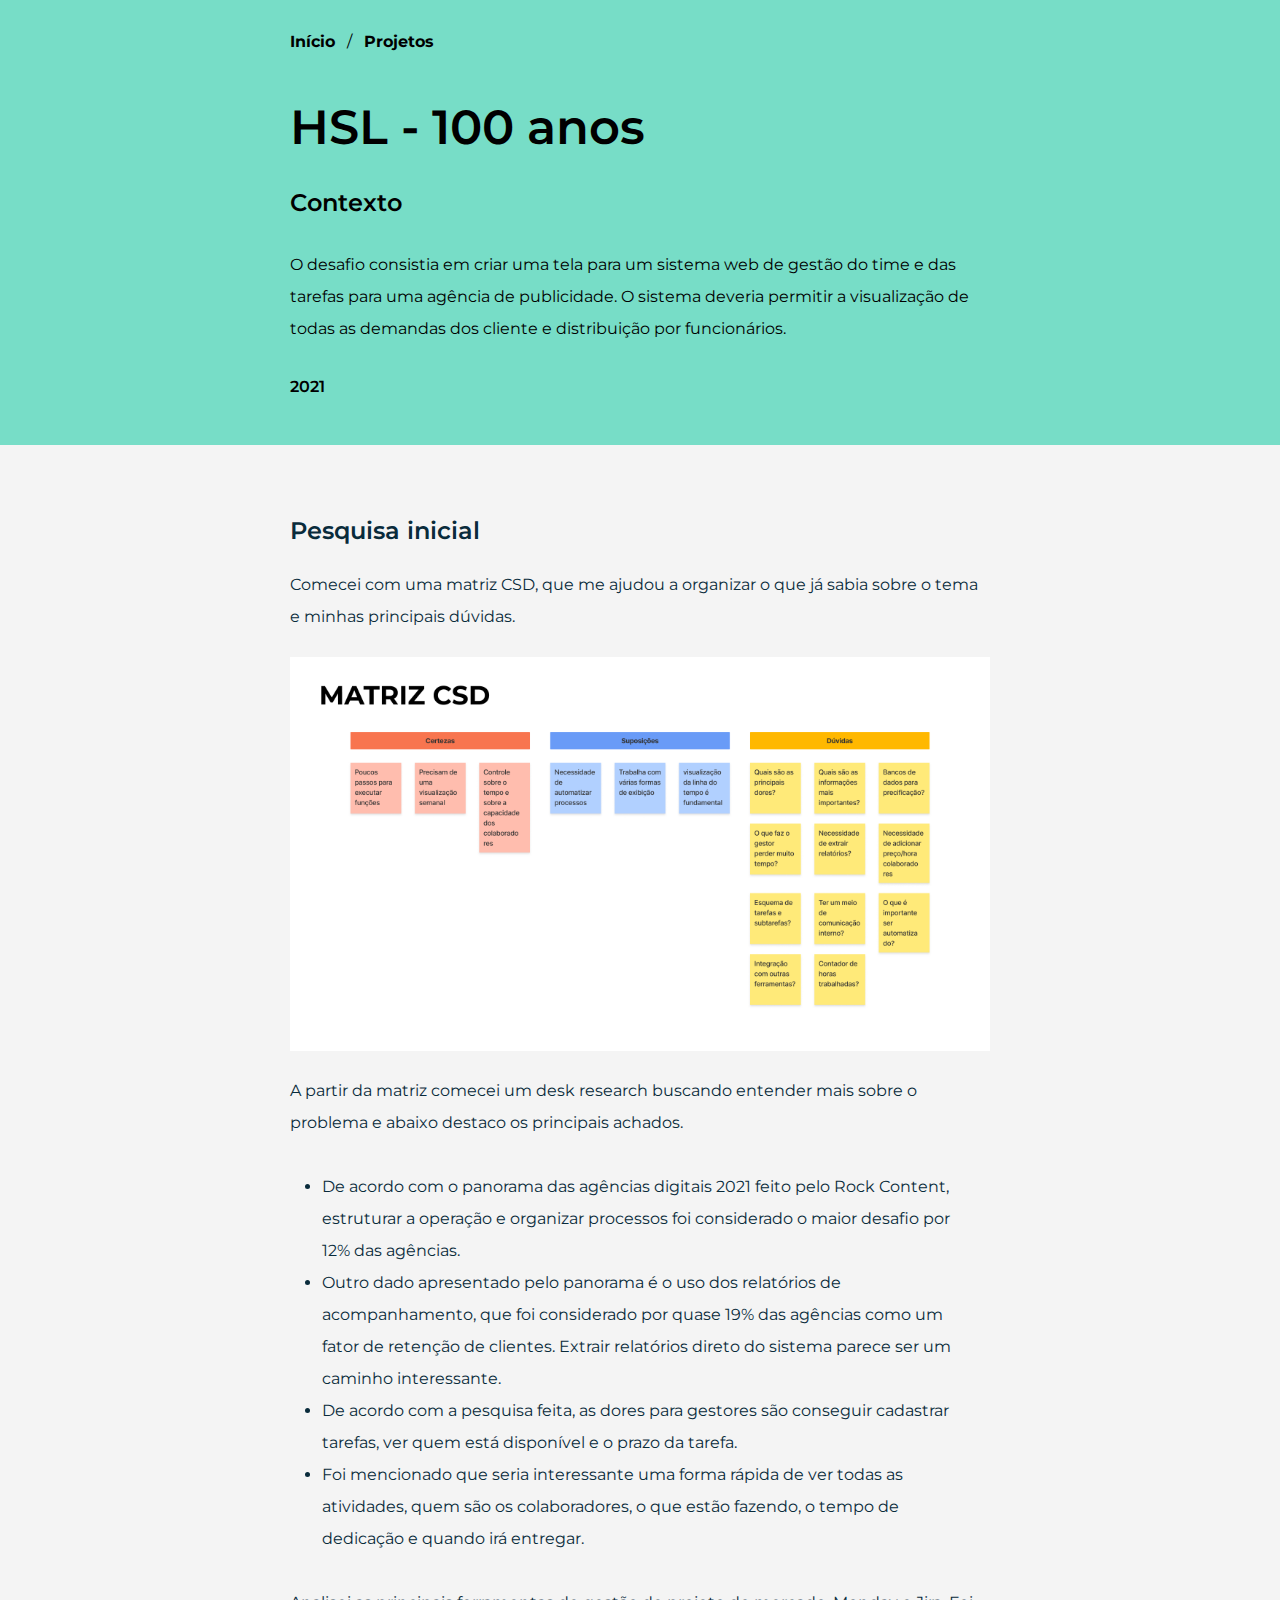
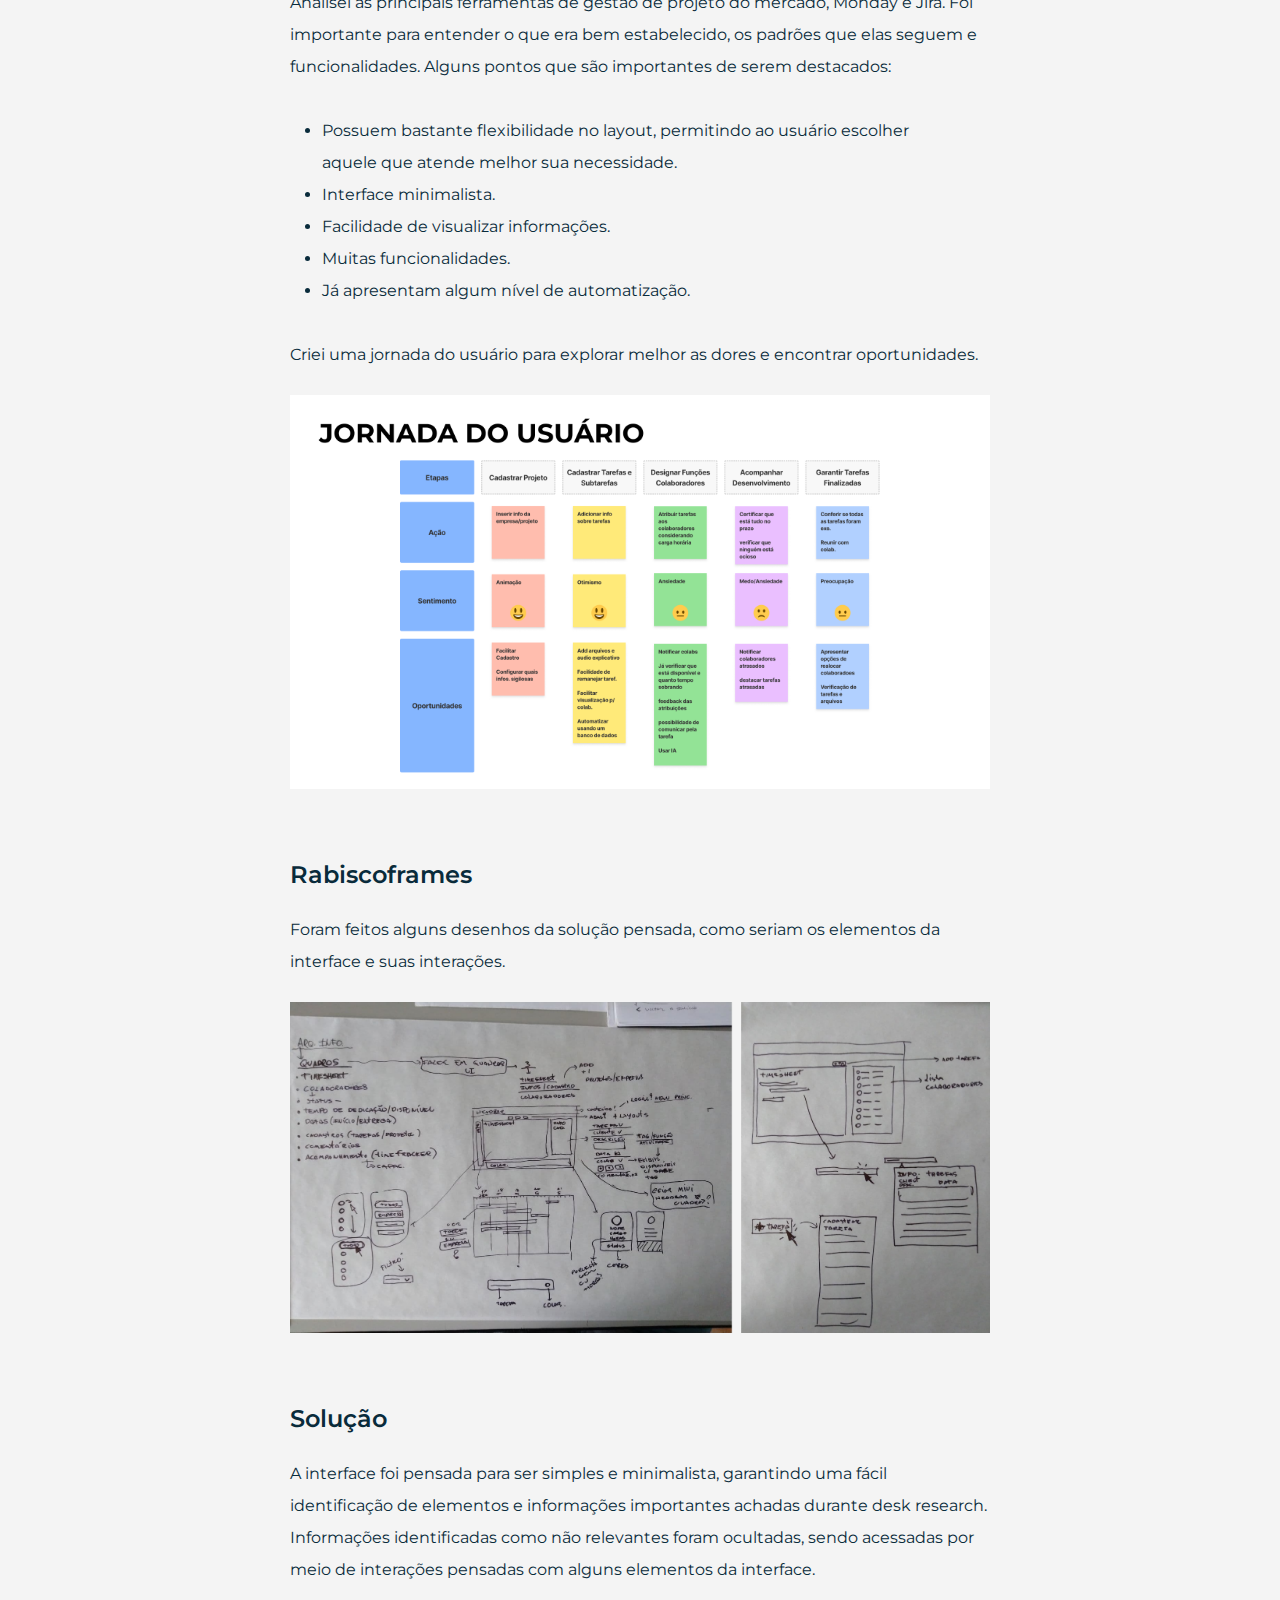
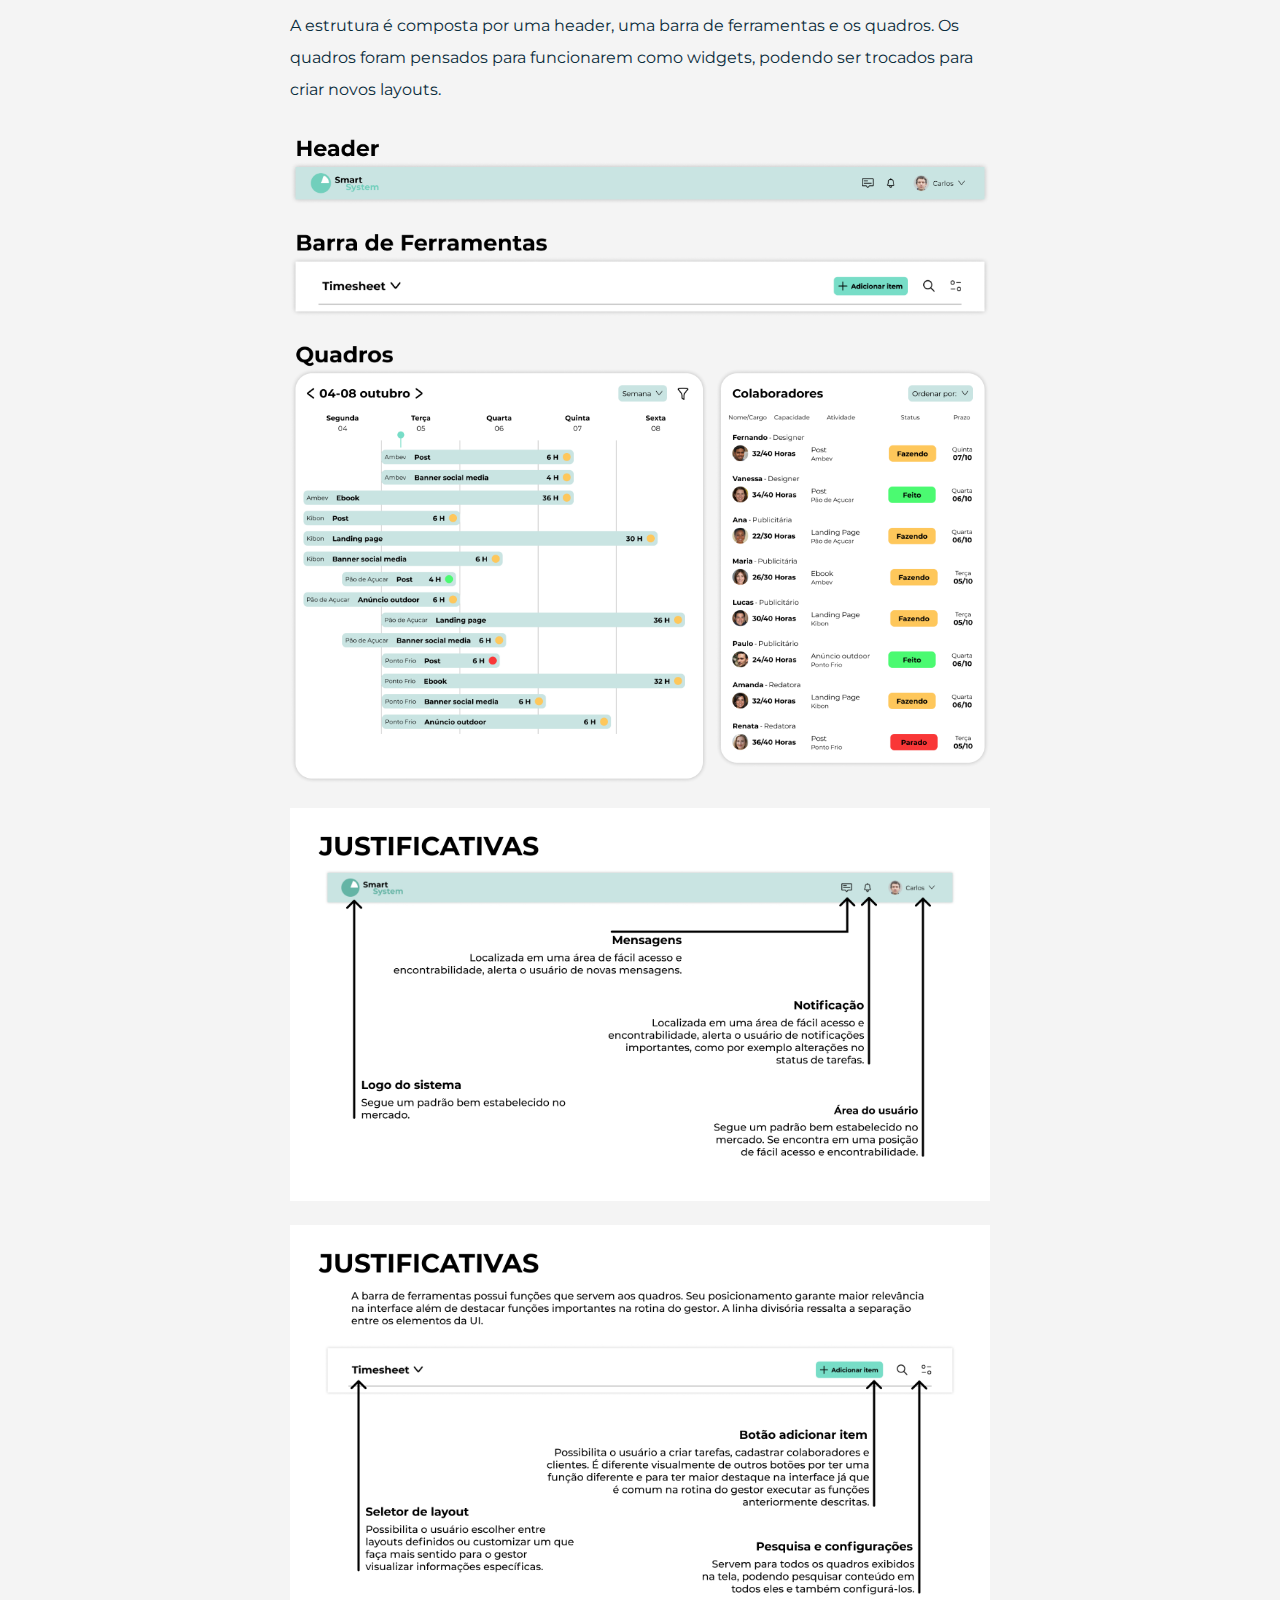
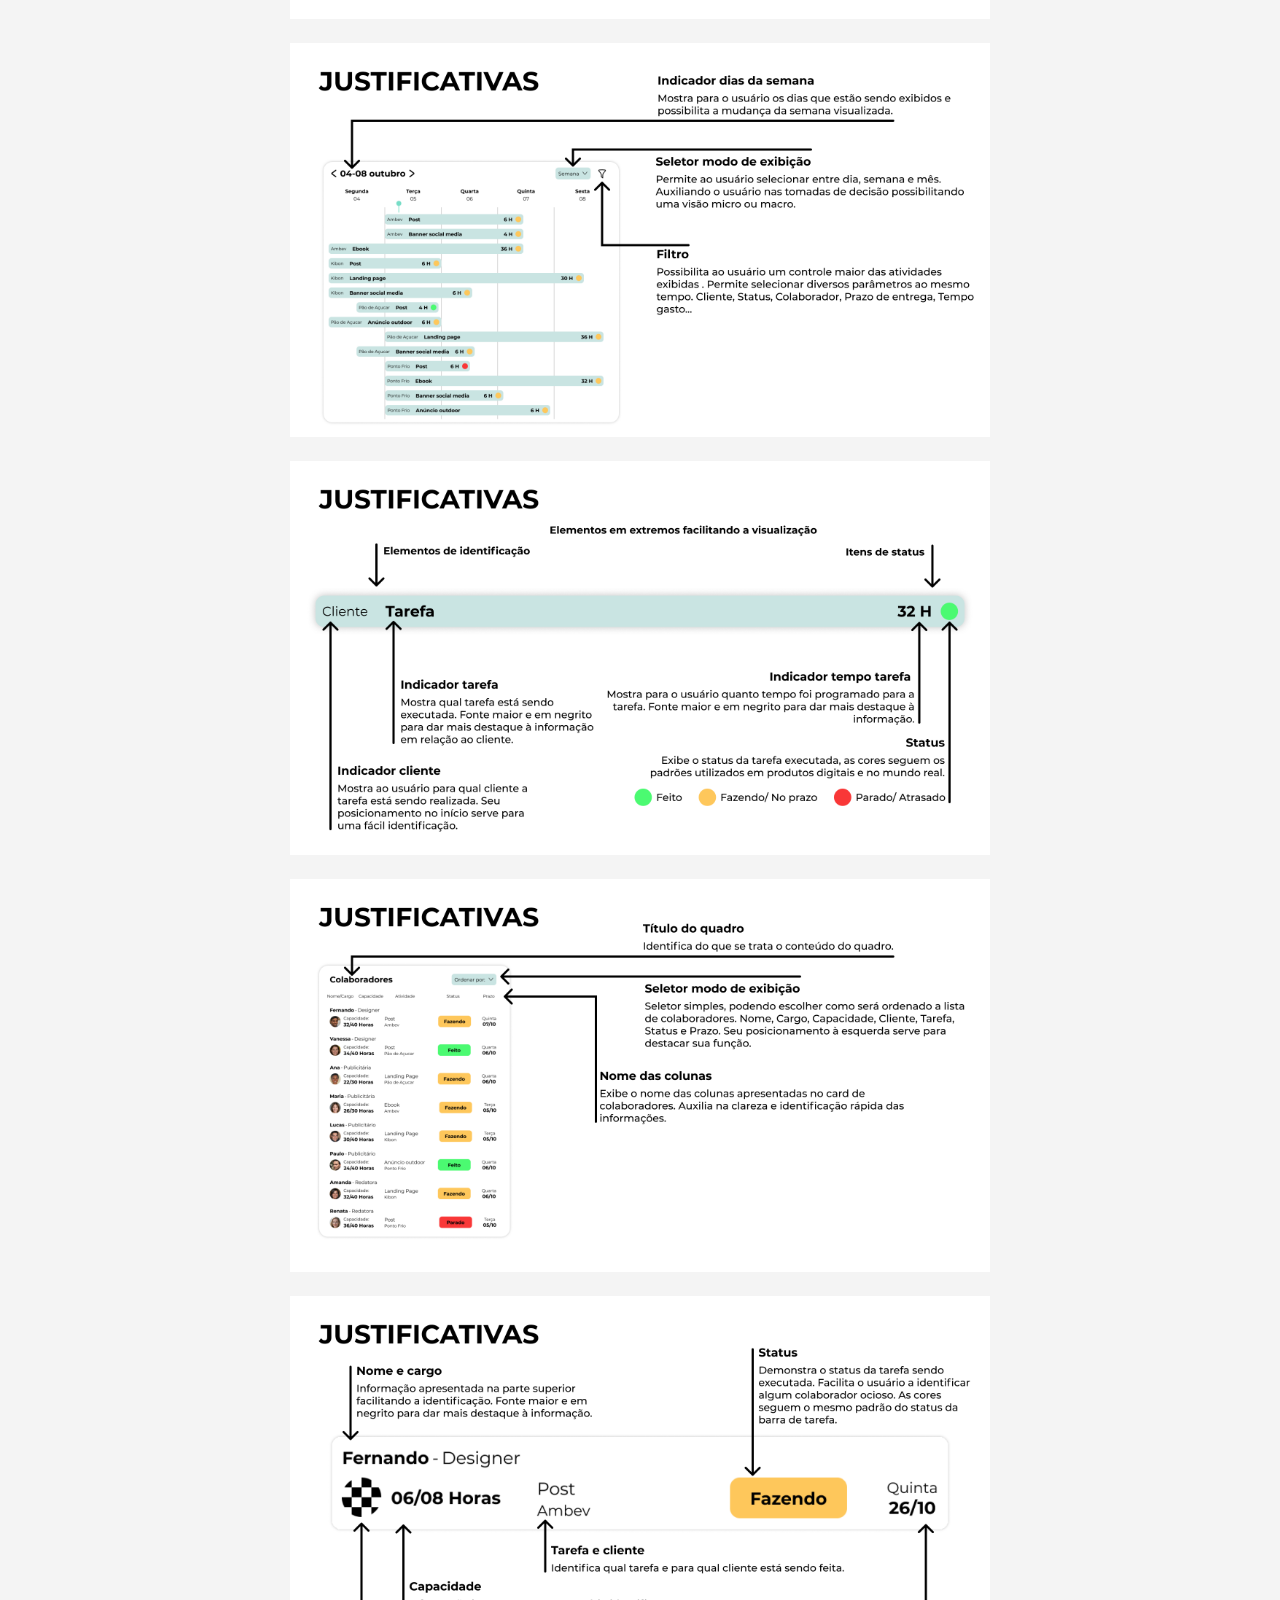
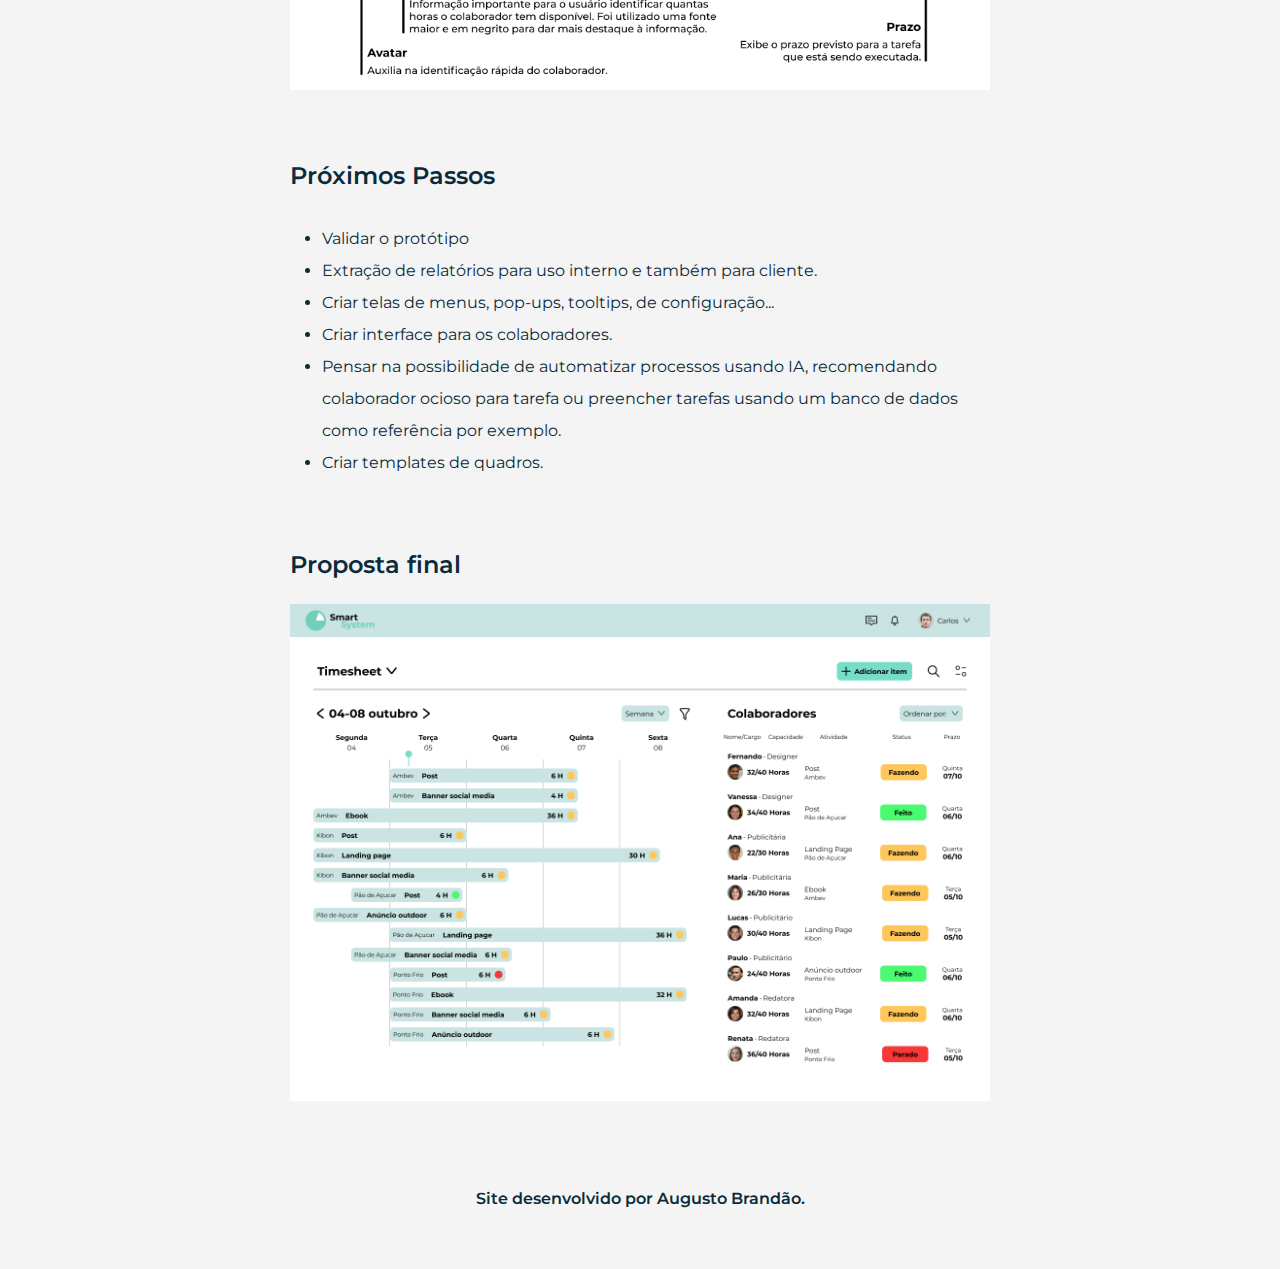
==== conteudo/gestao-projeto.html @ a5b3386a "Add files via upload" ====
<!DOCTYPE html>
<html lang="pt-br">
<head>
    <meta charset="UTF-8">
    <meta name="viewport" content="width=device-width, initial-scale=1.0">
    <title>Sistema de Gestão</title>
    <link rel="stylesheet" href="../estilos/global.css">
    <link rel="stylesheet" href="../estilos/sub-pag-projetos.css">
    <script src="../js/lightbox.js"></script>
    <link rel="shortcut icon" href="../imagens/projetos/gestao-projeto/favicon.png" type="image/x-icon">
    <meta name="description" content="Desafio para desenvolver a tela principal de um sistema de gestão.">
</head>
<body>
    <section class="hero hero-gestao-projeto">
        <div class="hero-conteudo">
            <ul class="breadcrumb">
                <li><a href="../index.html">Início</a></li>
                <li><a href="../index.html#projetos">Projetos</a></li>
            </ul>            
            <div class="hero-textos">
                <h2>HSL - 100 anos</h2>
                <h4>Contexto</h4>
                <p>O desafio consistia em criar uma tela para um sistema web de gestão do time e das tarefas para uma agência de publicidade. O sistema deveria permitir a visualização de todas as demandas dos cliente e distribuição por funcionários.</p>
                <h6>2021</h6>
            </div>
        </div>
    </section>
    <article>
        <div id="lightbox"></div>
        <h4 class="artigo-titulo">Pesquisa inicial</h4>
        <p>Comecei com uma matriz CSD, que me ajudou a organizar o que já sabia sobre o tema e minhas principais dúvidas.</p>
        <img class="img zoomD" src="../imagens/projetos/gestao-projeto/matrizcsd.png" alt="Matriz CSD">
        <p>A partir da matriz comecei um desk research buscando entender mais sobre o problema e abaixo destaco os principais achados.</p>
        <ul class="lista-disc">
            <li>De acordo com o panorama das agências digitais 2021 feito pelo Rock Content, estruturar a operação e organizar processos foi considerado o maior desafio por 12% das agências.</li>
            <li>Outro dado apresentado pelo panorama é o uso dos relatórios de acompanhamento, que foi considerado por quase 19% das agências como um fator de retenção de clientes. Extrair relatórios direto do sistema parece ser um caminho interessante.</li>
            <li>De acordo com a pesquisa feita, as dores para gestores são conseguir cadastrar tarefas, ver quem está disponível e o prazo da tarefa.</li>
            <li>Foi mencionado que seria interessante uma forma rápida de ver todas as atividades, quem são os colaboradores, o que estão fazendo, o tempo de dedicação e quando irá entregar.</li>
        </ul>
        <p>Analisei as principais ferramentas de gestão de projeto do mercado, Monday e Jira. Foi importante para entender o que era bem estabelecido, os padrões que elas seguem e funcionalidades. Alguns pontos que são importantes de serem destacados:</p>
        <ul class="lista-disc">
            <li>Possuem bastante flexibilidade no layout, permitindo ao usuário escolher aquele que atende melhor sua necessidade.</li>
            <li>Interface minimalista.</li>
            <li>Facilidade de visualizar informações.</li>
            <li>Muitas funcionalidades.</li>
            <li>Já apresentam algum nível de automatização.</li>
        </ul>
        <p>Criei uma jornada do usuário para explorar melhor as dores e encontrar oportunidades.</p>
        <img class="img zoomD" src="../imagens/projetos/gestao-projeto/jornada.png" alt="Jornada do Usuário">
        <h4 class="artigo-titulo">Rabiscoframes</h4>
        <p>Foram feitos alguns desenhos da solução pensada, como seriam os elementos da interface e suas interações.</p>
        <img class="img zoomD" src="../imagens/projetos/gestao-projeto/rabiscoframe.png" alt="Rabiscoframe">
        <h4 class="artigo-titulo">Solução</h4>
        <p>A interface foi pensada para ser simples e minimalista, garantindo uma fácil identificação de elementos e informações importantes achadas durante desk research. Informações identificadas como não relevantes foram ocultadas, sendo acessadas por meio de interações pensadas com alguns elementos da interface.</p>
        <p>A estrutura é composta por uma header, uma barra de ferramentas e os quadros. Os quadros foram pensados para funcionarem como widgets, podendo ser trocados para criar novos layouts.</p>        
        <img class="img zoomD" src="../imagens/projetos/gestao-projeto/comp-header.png" alt="Header">
        <img class="img zoomD" src="../imagens/projetos/gestao-projeto/comp-bar.png" alt="Barra de Ferramentas">
        <img class="img zoomD" src="../imagens/projetos/gestao-projeto/comp-quadros.png" alt="Quadros">
        <img class="img zoomD" src="../imagens/projetos/gestao-projeto/jus1.png" alt="Justificativa">
        <img class="img zoomD" src="../imagens/projetos/gestao-projeto/jus2.png" alt="Justificativa">
        <img class="img zoomD" src="../imagens/projetos/gestao-projeto/jus3.png" alt="Justificativa">
        <img class="img zoomD" src="../imagens/projetos/gestao-projeto/jus4.png" alt="Justificativa">
        <img class="img zoomD" src="../imagens/projetos/gestao-projeto/jus5.png" alt="Justificativa">
        <img class="img zoomD" src="../imagens/projetos/gestao-projeto/jus6.png" alt="Justificativa">
        <h4 class="artigo-titulo">Próximos Passos</h4>
        <ul class="lista-disc">
            <li>Validar o protótipo</li>
            <li>Extração de relatórios para uso interno e também para cliente.</li>
            <li>Criar telas de menus, pop-ups, tooltips, de configuração... </li>
            <li>Criar interface para os colaboradores.</li>
            <li>Pensar na possibilidade de automatizar processos usando IA, recomendando colaborador ocioso para tarefa ou preencher tarefas usando um banco de dados como referência por exemplo.</li>
            <li>Criar templates de quadros.</li>            
        </ul>
        <h4 class="artigo-titulo">Proposta final</h4>
        <img class="img-proposta zoomD" src="../imagens/projetos/gestao-projeto/proposta-final.png" alt="Proposta final">
    </article>  
    <footer>
        <h6>Site desenvolvido por Augusto Brandão.</h6>
    </footer>
</body>
</html>
---- estilos/global.css ----
@charset "UTF-8";

@import url('https://fonts.googleapis.com/css2?family=Montserrat:ital,wght@0,100;0,200;0,300;0,400;0,500;0,600;0,700;0,800;0,900;1,100;1,200;1,300;1,400;1,500;1,600;1,700;1,800;1,900&display=swap');

:root {
    --fonte-tipo: 'Montserrat', sans-serif;
    --fonte-h1: 600 4rem /1.2 var(--fonte-tipo);
    --fonte-h2: 600 3rem /1.2 var(--fonte-tipo);
    --fonte-h3: 600 2rem /1.2 var(--fonte-tipo);
    --fonte-h4: 600 1.5rem /1.2 var(--fonte-tipo);
    --fonte-h5: 600 1.125rem /1.2 var(--fonte-tipo);
    --fonte-h6: 600 1rem /1.2 var(--fonte-tipo);
    --fonte-p: 400 1rem /2 var(--fonte-tipo);
    --fonte-legenda: 400 0.875rem /1.2 var(--fonte-tipo);

    --cor-1: #092B3B;
    --cor-2: #b1dcf2;
    --cor-hover: #ccedfd;
    --cor-fundo: #f4f4f4;
    --cor-branco: white;
    --cor-preto: black;
    --cor-borda: #e8e8e8;

    --bordas16: 16px;
    --bordas24: 24px;

    --sombra-hover-1: 0 20px 25px -5px rgba(0, 0, 0, 0.1), 0 10px 10px -5px rgba(0, 0, 0, 0.04);
}

* {
    margin: 0;
    padding: 0;
    text-decoration: none;
    list-style: none;
    box-sizing: border-box;
    font-family: 'Montserrat', sans-serif;
}

h1 {
    font: var(--fonte-h1);
}

h2 {
    font: var(--fonte-h2);
}

h3 {
    font: var(--fonte-h3);
}

h4 {
    font: var(--fonte-h4);
}

h5 {
    font: var(--fonte-h5);
}

h6 {
    font: var(--fonte-h6);
}

p {
    font: var(--fonte-p);
}

figcaption, .legendas {
    font: var(--fonte-legenda);
}

a.links-externos {
    font: var(--fonte-h6);
    color: var(--cor-1);
    text-decoration: underline;
}

a.links-externos:hover {
    background-color: var(--cor-2);
    text-decoration: underline;
}

body, html {
    background-color: var(--cor-fundo);
}

footer h6 {
    color: var(--cor-1);
    margin: auto;
    text-align: center;
    padding: 60px 0;
}

.button-1 {
    display: block;
    width: fit-content;
    font: var(--fonte-h5);
    background-color: var(--cor-2);
    color: var(--cor-1);
    border-radius: var(--bordas16);
    padding: 16px 48px;
    margin: 48px auto;
}

.button-1:hover {
    box-shadow: var(--sombra-hover-1);
    transform: translateY(-4px);
}
---- estilos/sub-pag-projetos.css ----
@charset "UTF-8";

:root {
    --hero-mega: #53354A;
    --hero-shopee: #ed4d2d;
    --hero-hsl-rm: #362598;
    --hero-hsl-100: #EBE1C6;
    --hero-hsl-iep: #BFE8F1;
    --hero-googlemi: #FBBC05;
    --hero-gestao-projeto: #77DDC7;

    --largura-sub-pag: 732px;

    --margem-listas: 2rem;
    --margem-titulos: 3em;
    --margem-textos: 1.5em;
}

article {
    color: var(--cor-1);
    max-width: var(--largura-sub-pag);
    padding: 0 16px;
    margin: auto;
}

.artigo-titulo {
    margin-top: var(--margem-titulos);
}

article > p {
    margin-top: var(--margem-textos);
}

/* Configuração Geral Hero */

.hero {
    width: 100%;
}

.hero-conteudo {
    max-width: var(--largura-sub-pag);
    padding: 16px;
    margin: 0 auto;
}

.breadcrumb {
    padding: 16px 0;
    margin-bottom: 32px;
}

.breadcrumb li {
    display: inline;
}  

.breadcrumb li+li:before {
    padding: 8px;
    content: "/\00a0";
}  

.breadcrumb li a {
    font-weight: 700;
    text-decoration: none;
}  

.breadcrumb li a:hover {
    text-decoration: underline;
}

.hero-textos * {
    margin-bottom: 32px;
}

/* Configuração de Cada Hero */

.hero-mega, .nav-mega {
    background-color: var(--hero-mega);
    color: var(--cor-branco);
}

.hero-mega li > *, .nav-mega > * {
    color: var(--cor-branco);
}

.hero-shopee, .nav-shopee {
    background-color: var(--hero-shopee);
    color: var(--cor-branco);
}

.hero-shopee li > *, .nav-shopee > * {
    color: var(--cor-branco);
}

.hero-hsl-100, .nav-hsl-100 {
    background-color: var(--hero-hsl-100);
    color: var(--cor-preto);
}

.hero-hsl-100 li > *, .nav-hsl-100 > * {
    color: var(--cor-preto);
}

.hero-hsl-rm, .nav-hsl-rm {
    background-color: var(--hero-hsl-rm);
    color: var(--cor-branco);
}

.hero-hsl-rm li > *, .nav-hsl-rm > *{
    color: var(--cor-branco);
}

.hero-hsl-iep, .nav-hsl-iep {
    background-color: var(--hero-hsl-iep);
    color: var(--cor-preto);
}

.hero-hsl-iep li > *, .nav-hsl-iep > * {
    color: var(--cor-preto);
}

.hero-googlemi, .nav-googlemi {
    background-color: var(--hero-googlemi);
    color: var(--cor-preto);
}

.hero-googlemi li > *, .navgooglemi > * {
    color: var(--cor-preto);
}

.hero-gestao-projeto, .nav-gestao-projeto {
    background-color: var(--hero-gestao-projeto);
    color: var(--cor-preto);
}

.hero-gestao-projeto li > *, .nav-gestao-projeto > * {
    color: var(--cor-preto);
}

/* Configuração dos Elementos de Texto */

.destaque-projetos {
    background-color: var(--cor-2);
    margin: var(--margem-listas);
    padding: 48px;
    text-align: center;
    border-radius: var(--bordas16);
}

/* Configuração das Listas */

.lista-disc {
    margin: var(--margem-listas);
}

.lista-disc li {
    list-style: disc;
    line-height: 2rem;
}

.lista-num {
    margin: var(--margem-listas);
}

.lista-num li {
    list-style: decimal;
    line-height: 2rem;
}

dl {
    margin: var(--margem-listas);
}

dt {
    list-style: decimal;
    font-weight: 600;
}

dd {
    margin-left: 16px;
    margin-bottom: 1rem;
}

.integrantes {
    display: flex;
    flex-direction: column;
    gap: 16px;
    margin: var(--margem-textos);
}

/* Configuração dos Cards */

.card-principal {
    max-width: 100%;
    background-color: var(--cor-branco);
    padding: 32px;
    margin: 32px 0;
    border-radius: var(--bordas16);
}

.card-principal h5:not(:first-of-type) {
    margin-top: 1em;
}

/* Configuração das Imagens */

.img {
    display: block;
    max-width: 100%;
    max-height: 600px;
    margin: 24px auto;
}

.zoomD:hover:hover {
    cursor: zoom-in;
}

.img-proposta {
    max-width: 100%;
    margin: 24px auto;
}

iframe {
    border-radius: var(--bordas16);
}

#lightbox {
    position: fixed;
    display: flex;
    align-items: center;
    z-index: 999;
    top: 0; 
    left: 0;
    width: 100vw;
    height: 100vh;
    background: rgba(0, 0, 0, 0.5);    
    visibility: hidden;
    opacity: 0;
    transition: opacity ease 0.4s;
}

#lightbox.show {
    visibility: visible;
    opacity: 1;

}

#lightbox img {
    display: block;
    max-width: 1200px;
    max-height: 98vh;
    margin: 0 auto;
}

#lightbox .img-proposta {
    display: block;
    max-width: 1200px;
    margin: 0 auto;
}

#lightbox img:hover {
    cursor: zoom-out;      
}

.img-overflow-container {
    overflow: auto;
    max-width: 100%;
    margin: 24px auto;
}

.img-overflow {
    max-height: 400px;
}

/* Configuração arquivo Figma */

#figma {
    display: flex;
    justify-content: center;
    align-items: center;
}

/* Configuração Nav-inferior */

#nav-inferior {
    max-width: var(--largura-sub-pag);
    padding: 0 16px;
    margin: 32px auto;
}

.nav-inferior {
    display: flex;
    width: 100%;
    flex-direction: column;
    justify-content: space-between;
    gap: 16px;
    border-radius: var(--bordas16);
    overflow: hidden;
    padding: 48px;
}

.nav-inferior:hover {
    text-decoration: underline;
    box-shadow: var(--sombra-hover-1);
    transform: translateY(-4px);
}
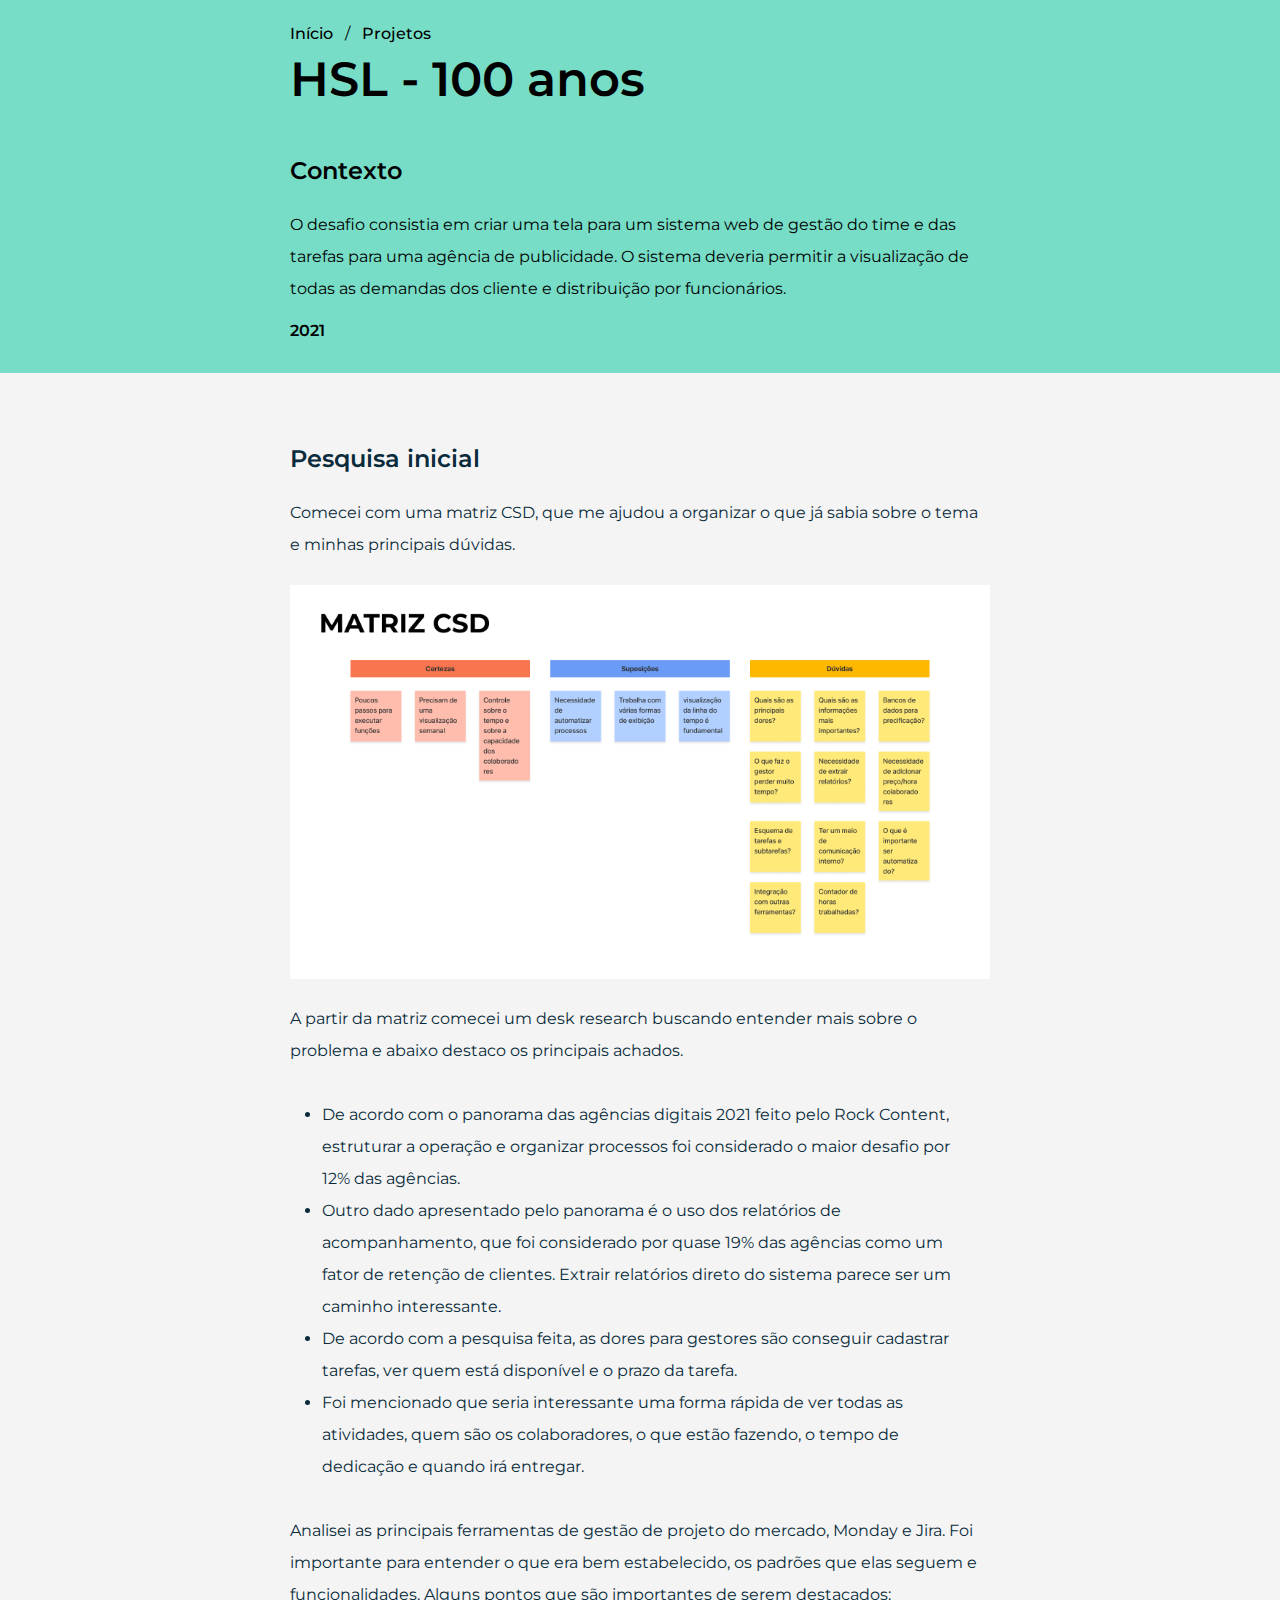
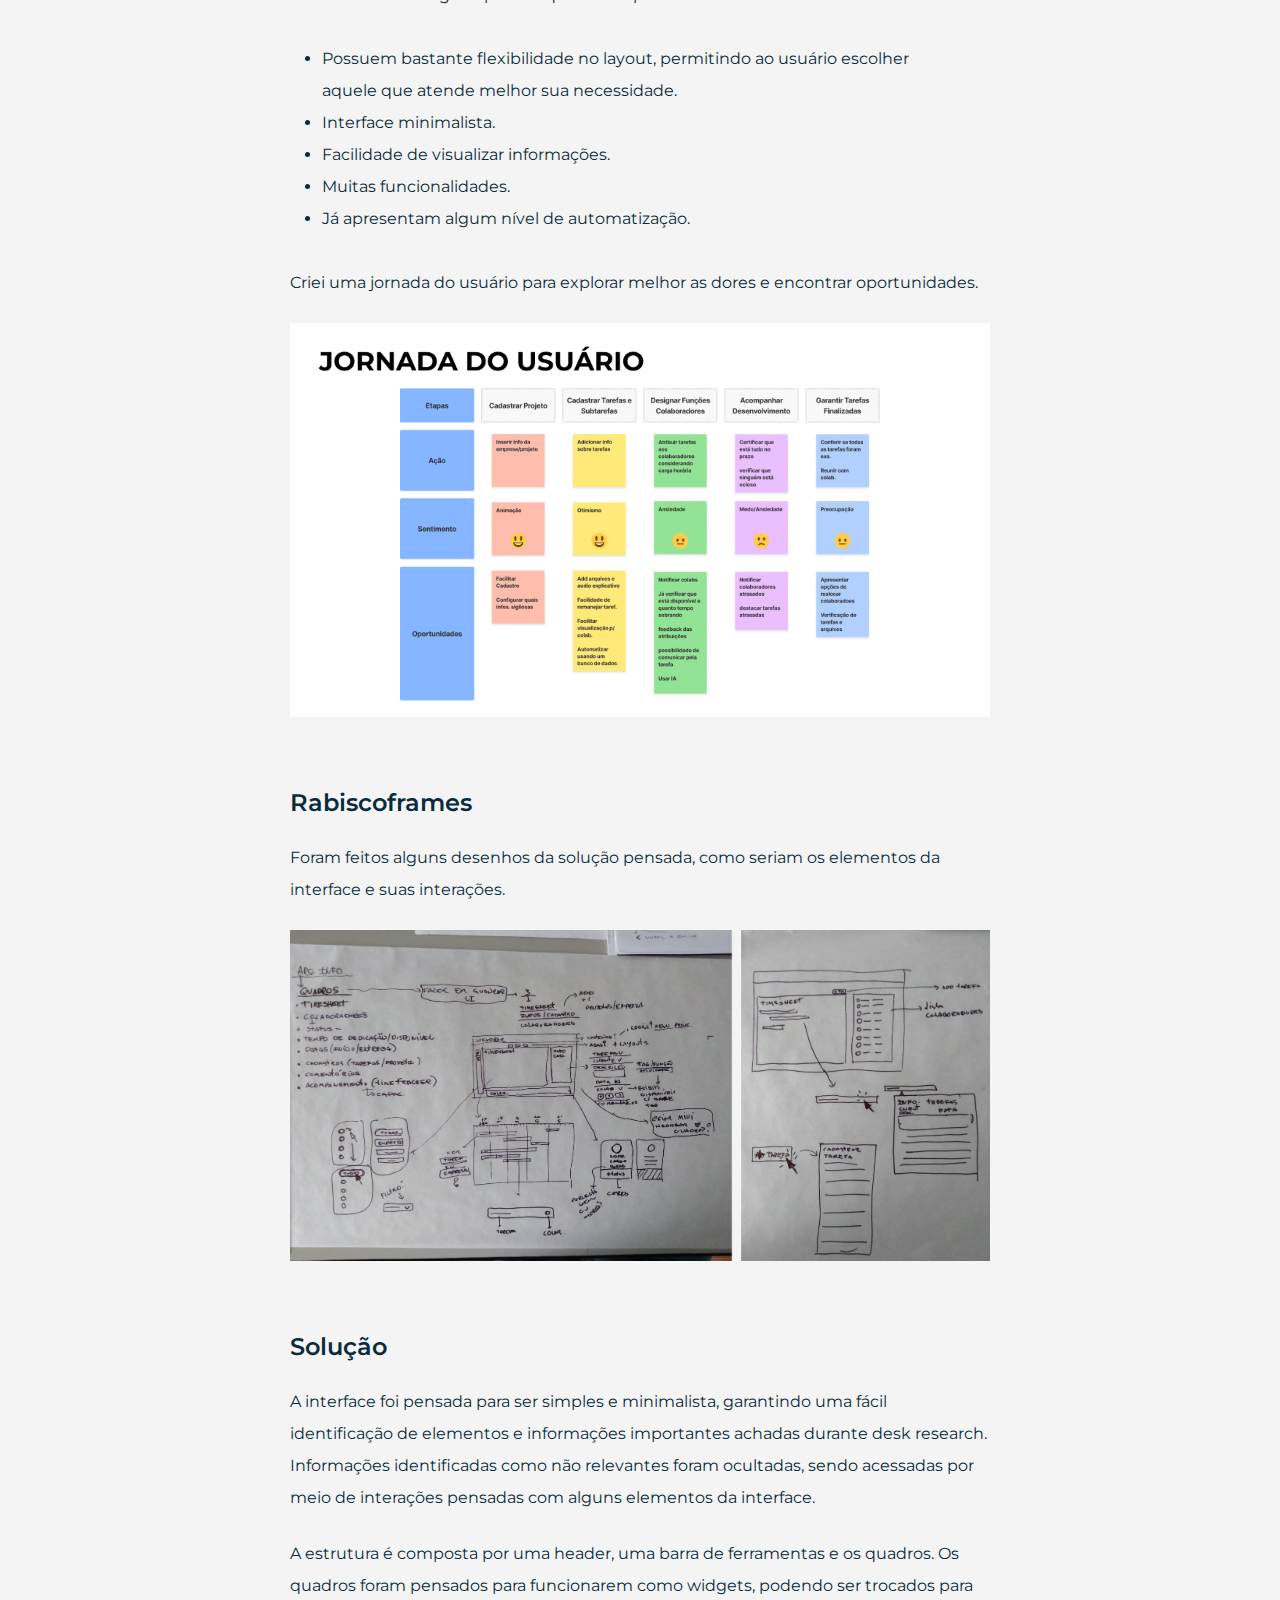
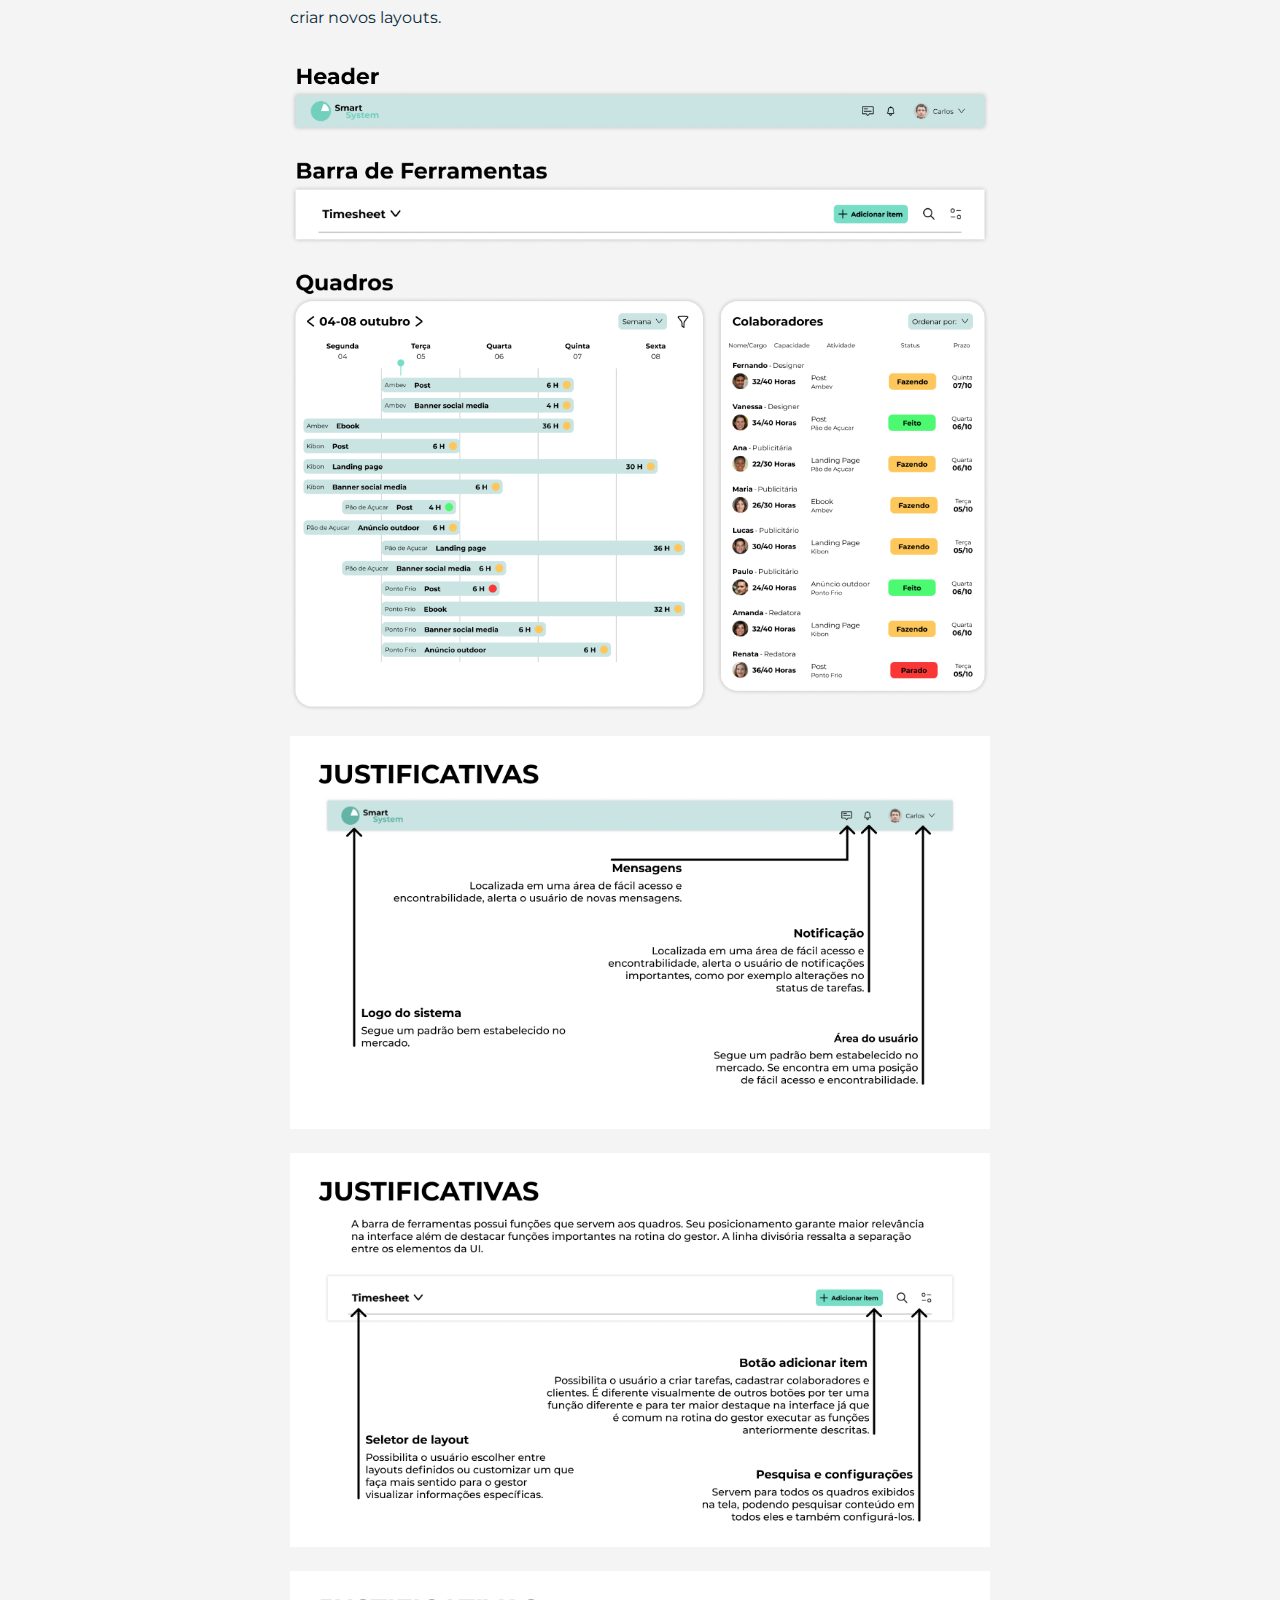
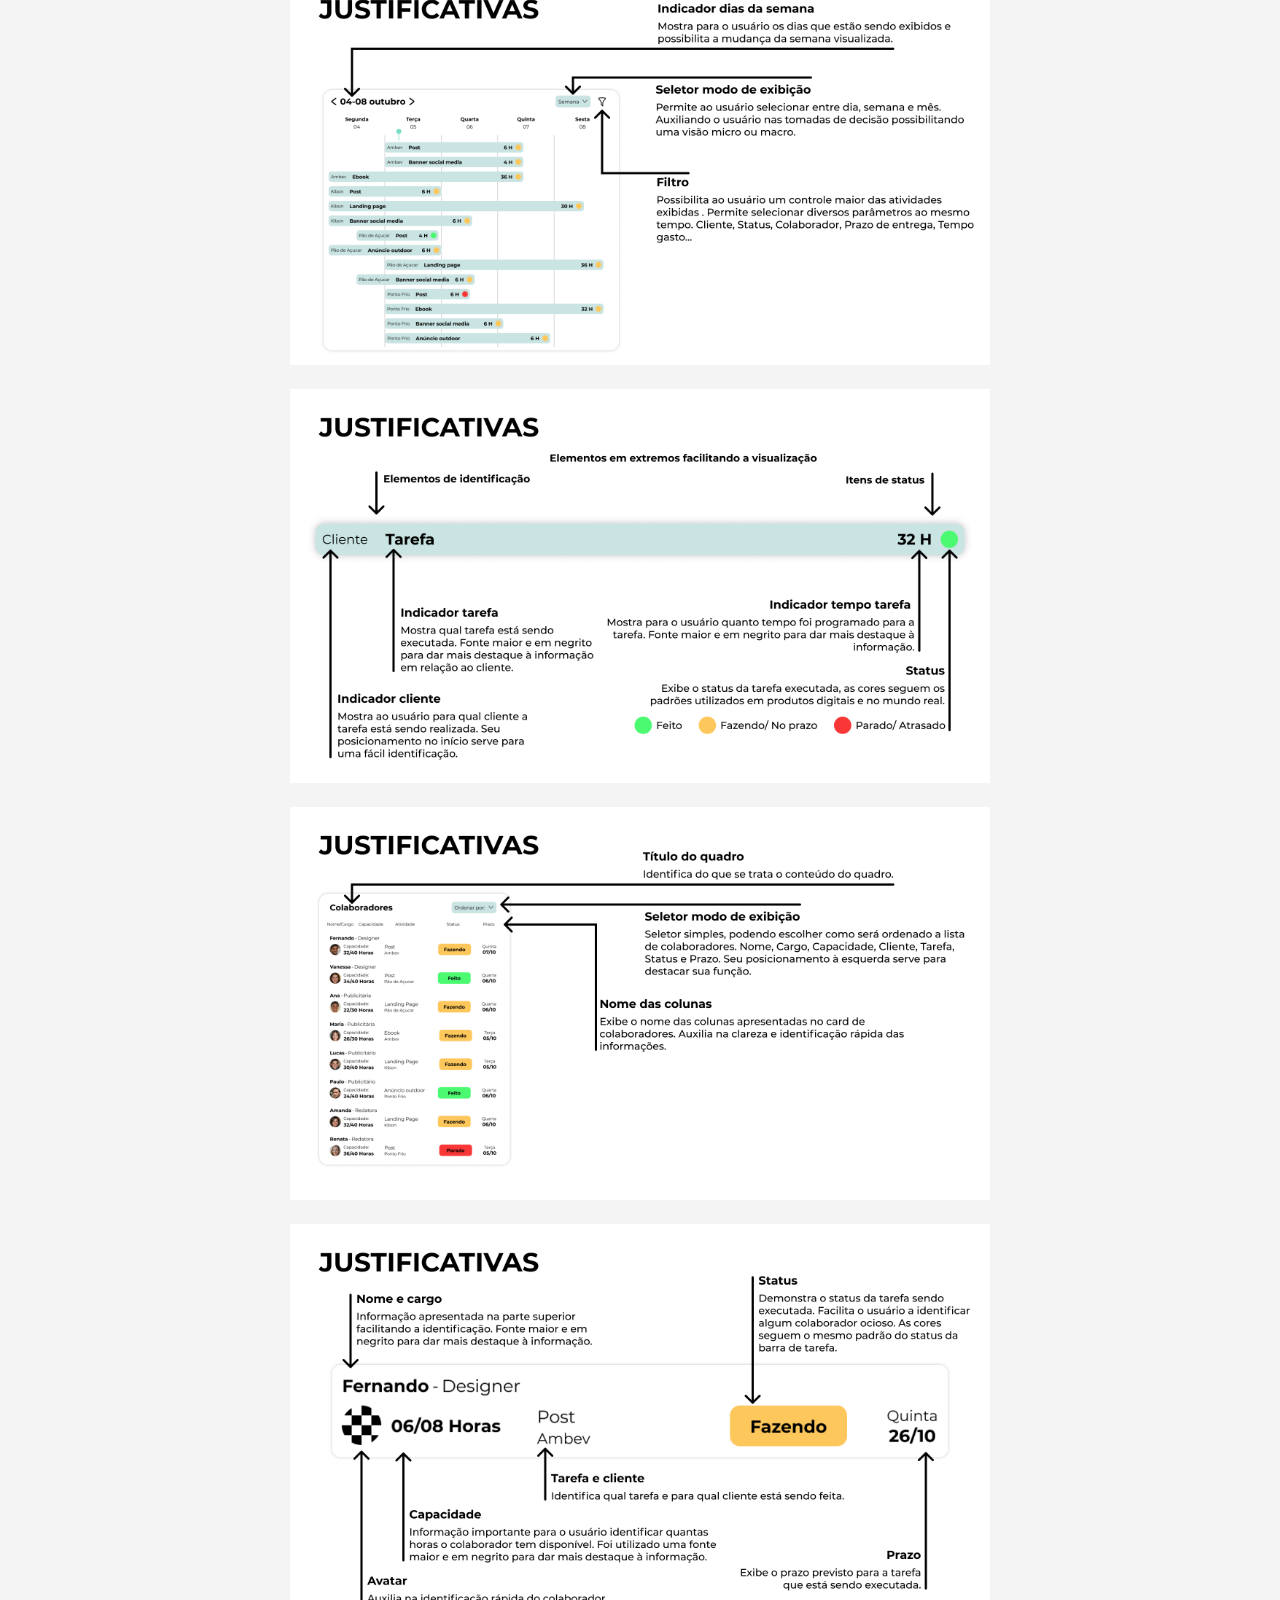
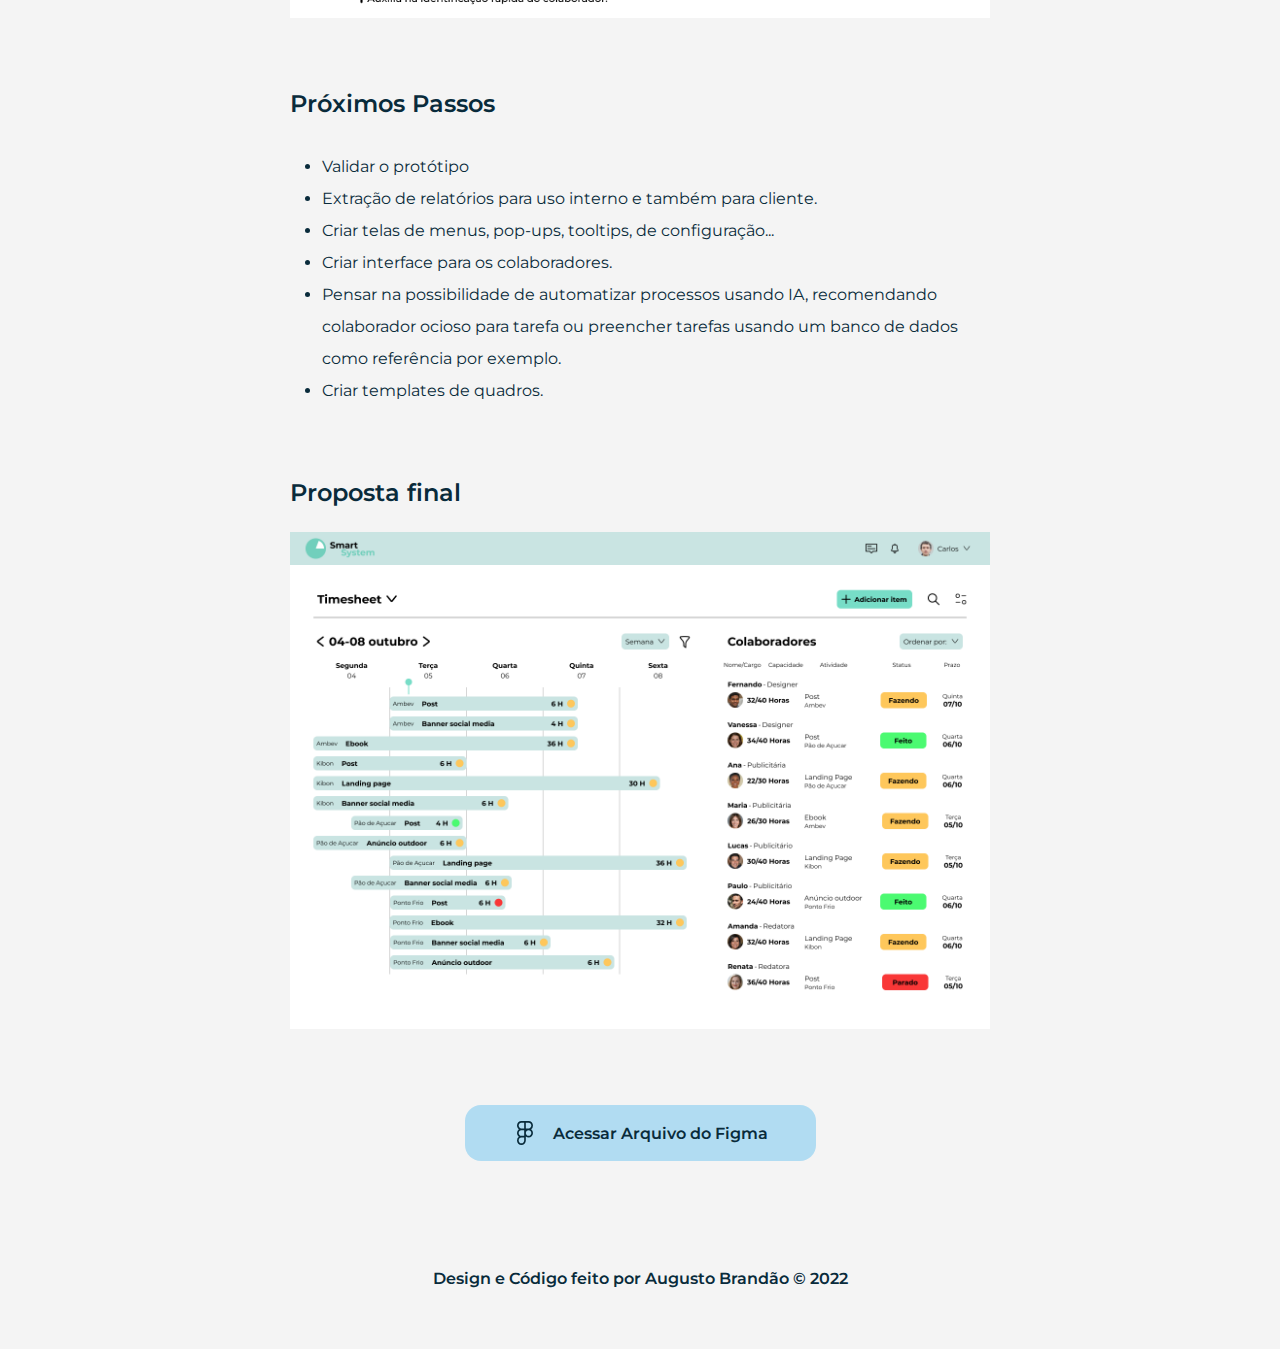
==== commit 42b6512d: "Add files via upload" ====
--- a/conteudo/gestao-projeto.html
+++ b/conteudo/gestao-projeto.html
@@ -6,7 +6,7 @@
     <title>Sistema de Gestão</title>
     <link rel="stylesheet" href="../estilos/global.css">
     <link rel="stylesheet" href="../estilos/sub-pag-projetos.css">
-    <script src="../js/lightbox.js"></script>
+    <script src="../js/modal.js"></script>
     <link rel="shortcut icon" href="../imagens/projetos/gestao-projeto/favicon.png" type="image/x-icon">
     <meta name="description" content="Desafio para desenvolver a tela principal de um sistema de gestão.">
 </head>
@@ -26,7 +26,7 @@
         </div>
     </section>
     <article>
-        <div id="lightbox"></div>
+        <div id="modal"></div>
         <h4 class="artigo-titulo">Pesquisa inicial</h4>
         <p>Comecei com uma matriz CSD, que me ajudou a organizar o que já sabia sobre o tema e minhas principais dúvidas.</p>
         <img class="img zoomD" src="../imagens/projetos/gestao-projeto/matrizcsd.png" alt="Matriz CSD">
@@ -73,9 +73,15 @@
         </ul>
         <h4 class="artigo-titulo">Proposta final</h4>
         <img class="img-proposta zoomD" src="../imagens/projetos/gestao-projeto/proposta-final.png" alt="Proposta final">
+        <a class="botao-icone" href="https://www.figma.com/file/VVSuTdfYmjGjvBV9JtYj0v/Gest%C3%A3o-de-Projeto?node-id=0%3A1" target="_blank" rel="external">
+            <svg class="icone-botao" xmlns="http://www.w3.org/2000/svg" viewBox="0 0 24 24">
+                <path d="M8.415 0C5.968 0 4 2.053 4 4.568c0 1.529.728 2.887 1.847 3.716A4.613 4.613 0 0 0 4 12c0 1.53.728 2.887 1.847 3.716A4.613 4.613 0 0 0 4 19.432C4 21.947 5.968 24 8.415 24c2.446 0 4.415-2.053 4.415-4.568V15.57a4.307 4.307 0 0 0 2.755.999C18.032 16.568 20 14.515 20 12a4.61 4.61 0 0 0-1.847-3.716A4.613 4.613 0 0 0 20 4.568C20 2.053 18.032 0 15.585 0h-7.17ZM5.659 4.568c0-1.591 1.242-2.865 2.756-2.865h2.755v5.73H8.415c-1.514 0-2.756-1.275-2.756-2.865Zm9.926 2.864H12.83v-5.73h2.755c1.515 0 2.756 1.275 2.756 2.866c0 1.59-1.241 2.864-2.756 2.864ZM5.66 12c0-1.59 1.242-2.865 2.756-2.865h2.755v5.73H8.415C6.9 14.865 5.659 13.59 5.659 12Zm7.17 0c0-1.59 1.242-2.865 2.756-2.865c1.515 0 2.756 1.274 2.756 2.865c0 1.59-1.241 2.865-2.756 2.865c-1.514 0-2.755-1.274-2.755-2.865Zm-7.17 7.432c0-1.59 1.242-2.864 2.756-2.864h2.755v2.864c0 1.591-1.24 2.865-2.755 2.865c-1.514 0-2.756-1.274-2.756-2.865Z"/>
+            </svg>
+            <h6>Acessar Arquivo do Figma</h6>
+        </a>
     </article>  
     <footer>
-        <h6>Site desenvolvido por Augusto Brandão.</h6>
+        <h6>Design e Código feito por Augusto Brandão © 2022</h6>
     </footer>
 </body>
 </html>--- a/estilos/global.css
+++ b/estilos/global.css
@@ -87,13 +87,13 @@
     color: var(--cor-1);
     margin: auto;
     text-align: center;
-    padding: 60px 0;
+    padding: 60px 32px;
 }
 
-.button-1 {
+.botao-1 {
     display: block;
     width: fit-content;
-    font: var(--fonte-h5);
+    font: var(--fonte-h6);
     background-color: var(--cor-2);
     color: var(--cor-1);
     border-radius: var(--bordas16);
@@ -101,7 +101,30 @@
     margin: 48px auto;
 }
 
-.button-1:hover {
+.botao-1:hover {
+    box-shadow: var(--sombra-hover-1);
+    transform: translateY(-4px);
+}
+
+.botao-icone {
+    display: flex;
+    justify-content: center;
+    align-items: center;
+    gap: 16px;
+    width: fit-content;
+    background-color: var(--cor-2);
+    color: var(--cor-1);
+    border-radius: var(--bordas16);
+    padding: 16px 48px;
+    margin: 48px auto;
+}
+
+.botao-icone > svg {
+    fill: var(--cor-1);
+    height: 24px;
+}
+
+.botao-icone:hover {
     box-shadow: var(--sombra-hover-1);
     transform: translateY(-4px);
 }--- a/estilos/sub-pag-projetos.css
+++ b/estilos/sub-pag-projetos.css
@@ -44,8 +44,7 @@
 }
 
 .breadcrumb {
-    padding: 16px 0;
-    margin-bottom: 32px;
+    padding: 8px 0;
 }
 
 .breadcrumb li {
@@ -58,7 +57,7 @@
 }  
 
 .breadcrumb li a {
-    font-weight: 700;
+    font-weight: 500;
     text-decoration: none;
 }  
 
@@ -67,7 +66,7 @@
 }
 
 .hero-textos * {
-    margin-bottom: 32px;
+    margin-bottom: 1em;
 }
 
 /* Configuração de Cada Hero */
@@ -220,9 +219,10 @@
 
 iframe {
     border-radius: var(--bordas16);
-}
-
-#lightbox {
+    margin: 24px auto;
+}
+
+#modal {
     position: fixed;
     display: flex;
     align-items: center;
@@ -237,26 +237,26 @@
     transition: opacity ease 0.4s;
 }
 
-#lightbox.show {
+#modal.show {
     visibility: visible;
     opacity: 1;
 
 }
 
-#lightbox img {
+#modal img {
     display: block;
     max-width: 1200px;
     max-height: 98vh;
     margin: 0 auto;
 }
 
-#lightbox .img-proposta {
+#modal .img-proposta {
     display: block;
     max-width: 1200px;
     margin: 0 auto;
 }
 
-#lightbox img:hover {
+#modal img:hover {
     cursor: zoom-out;      
 }
 
@@ -301,4 +301,10 @@
     text-decoration: underline;
     box-shadow: var(--sombra-hover-1);
     transform: translateY(-4px);
+}
+
+@media (max-width: 768px) {
+    #modal {
+        display: none;
+    }
 }